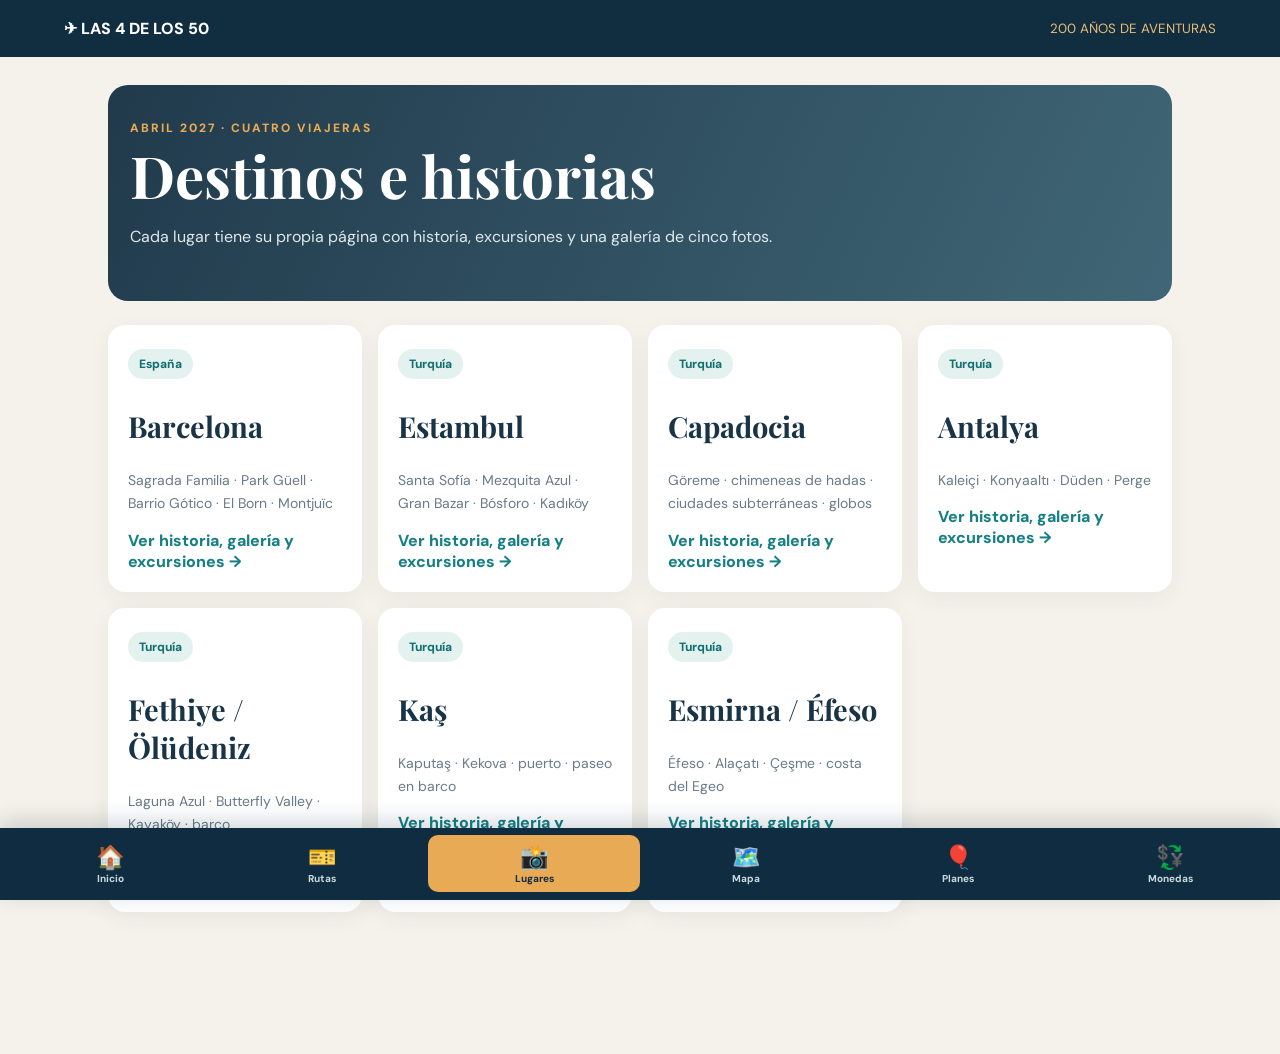
==== destinos.html @ ecc1717a "Crear página independiente destinos" ====
<!doctype html><html lang="es"><head><meta charset="utf-8"><meta name="viewport" content="width=device-width,initial-scale=1"><meta name="theme-color" content="#112d40"><title>Destinos e historias · Las 4 de los 50</title><link rel="stylesheet" href="style.css"></head><body><header class="top"><a href="index.html">✈ LAS 4 DE LOS 50</a><small>200 AÑOS DE AVENTURAS</small></header><main class="wrap"><div class="hero"><div class="eyebrow">Abril 2027 · Cuatro viajeras</div><h1>Destinos e historias</h1><p>Cada lugar tiene su propia página con historia, excursiones y una galería de cinco fotos.</p></div><div style="margin-top:24px"><div class="grid" id="places"></div></div></main><nav class="nav" aria-label="Navegación principal"><a class="" href="index.html"><span>🏠</span>Inicio</a><a class="" href="rutas.html"><span>🎫</span>Rutas</a><a class="active" href="destinos.html"><span>📸</span>Lugares</a><a class="" href="mapa.html"><span>🗺️</span>Mapa</a><a class="" href="excursiones.html"><span>🎈</span>Planes</a><a class="" href="monedas.html"><span>💱</span>Monedas</a></nav><script src="data.js"></script><script>document.getElementById('places').innerHTML=Object.entries(PLACES).map(([k,p])=>'<a href="lugar.html?destino='+k+'" class="card place-link"><span class="chip">'+p.country+'</span><h2>'+p.name+'</h2><p>'+p.things+'</p><span class="arrow">Ver historia, galería y excursiones →</span></a>').join('');</script></body></html>
---- style.css ----
@import url('https://fonts.googleapis.com/css2?family=DM+Sans:wght@400;500;600;700;800&family=Playfair+Display:wght@600;700&display=swap');:root{--navy:#112d40;--teal:#157f84;--gold:#e8aa55;--ink:#193347;--muted:#687b88;--paper:#f5f2eb}*{box-sizing:border-box}html{scroll-behavior:smooth}body{margin:0;background:var(--paper);font:16px 'DM Sans',sans-serif;color:var(--ink);padding-bottom:92px}h1,h2{font-family:'Playfair Display',serif}h1{font-size:clamp(34px,7vw,58px);line-height:1.1}h2{font-size:29px}p{line-height:1.65}a{color:inherit}button,input,select{font:inherit}button{cursor:pointer}.top{background:var(--navy);color:white;padding:18px 5%;display:flex;justify-content:space-between;align-items:center;gap:12px}.top a{text-decoration:none;font-weight:800}.top small{color:#e8bc77}.wrap{max-width:1100px;margin:auto;padding:28px 18px}.hero{background:linear-gradient(115deg,#112d40ee,#245165dd);color:white;padding:35px 22px;border-radius:20px}.hero h1{margin:8px 0}.hero p{color:#e0e9ed}.eyebrow{color:var(--gold);letter-spacing:2px;text-transform:uppercase;font-size:12px;font-weight:800}.grid{display:grid;grid-template-columns:repeat(auto-fit,minmax(245px,1fr));gap:16px;margin:22px 0}.card{background:white;border-radius:17px;padding:20px;box-shadow:0 7px 25px #1933470e}.card h3{margin:4px 0 8px}.card p{color:var(--muted);font-size:14px}.card .price{color:var(--teal);font-size:22px;font-weight:800}.chip{display:inline-block;background:#e3f2ef;color:#146f70;padding:7px 11px;border-radius:50px;font-size:12px;font-weight:800;margin:4px 4px 4px 0}.tabs{display:flex;overflow-x:auto;gap:8px;padding:6px 0 12px}.tab{border:1px solid #c7d0d0;background:white;border-radius:12px;padding:11px 14px;flex:0 0 auto}.tab.active{background:var(--navy);color:white}.stop{border-left:3px solid var(--gold);padding:4px 15px 15px;margin:12px 0}.stop b{color:var(--teal)}.nav{position:fixed;bottom:0;left:0;right:0;z-index:2000;background:#102c40;display:flex;justify-content:space-around;box-shadow:0 -6px 22px #0c253d30;padding:7px 4px calc(8px + env(safe-area-inset-bottom))}.nav a{color:#c7d9df;flex:1;text-align:center;text-decoration:none;font-size:10px;font-weight:800;padding:7px 1px;border-radius:10px}.nav a span{display:block;font-size:23px}.nav a.active{background:var(--gold);color:var(--navy)}.btn{display:inline-block;background:var(--gold);color:var(--navy);border:0;padding:12px 16px;border-radius:12px;text-decoration:none;font-weight:800}.field{display:grid;gap:6px;margin:10px 0}.field input,.field select{width:100%;border:1px solid #c8d4d6;border-radius:10px;padding:12px;background:white}.form-grid{display:grid;grid-template-columns:repeat(auto-fit,minmax(175px,1fr));gap:12px}.notice{background:#fff4d9;border-left:4px solid #d39b41;padding:15px;border-radius:10px;font-size:13px;color:#69553a;margin:20px 0}.gallery{display:grid;grid-template-columns:repeat(2,1fr);gap:10px}.gallery figure{margin:0;background:#e6e9e9;border-radius:12px;overflow:hidden}.gallery img{display:block;width:100%;height:180px;object-fit:cover}.gallery figcaption{padding:8px;font-size:11px;color:#566b77}.gallery figure:first-child{grid-column:span 2}.gallery figure:first-child img{height:260px}.gallery-placeholder{padding:30px;background:#e7eced;border-radius:12px}.destination-hero{background:white;border-radius:18px;padding:23px;margin-bottom:20px}.destination-hero h1{margin:8px 0}.place-link{display:block;text-decoration:none}.place-link .arrow{color:var(--teal);font-weight:800}.map{height:460px;border-radius:17px;z-index:0}.distance{display:flex;flex-wrap:wrap;gap:9px}.distance span{background:white;border-radius:10px;padding:9px;font-size:13px}.money{font-size:32px;color:var(--teal);font-weight:800}.muted{color:var(--muted)}@media(max-width:600px){.gallery img{height:135px}.gallery figure:first-child img{height:205px}.map{height:360px}}
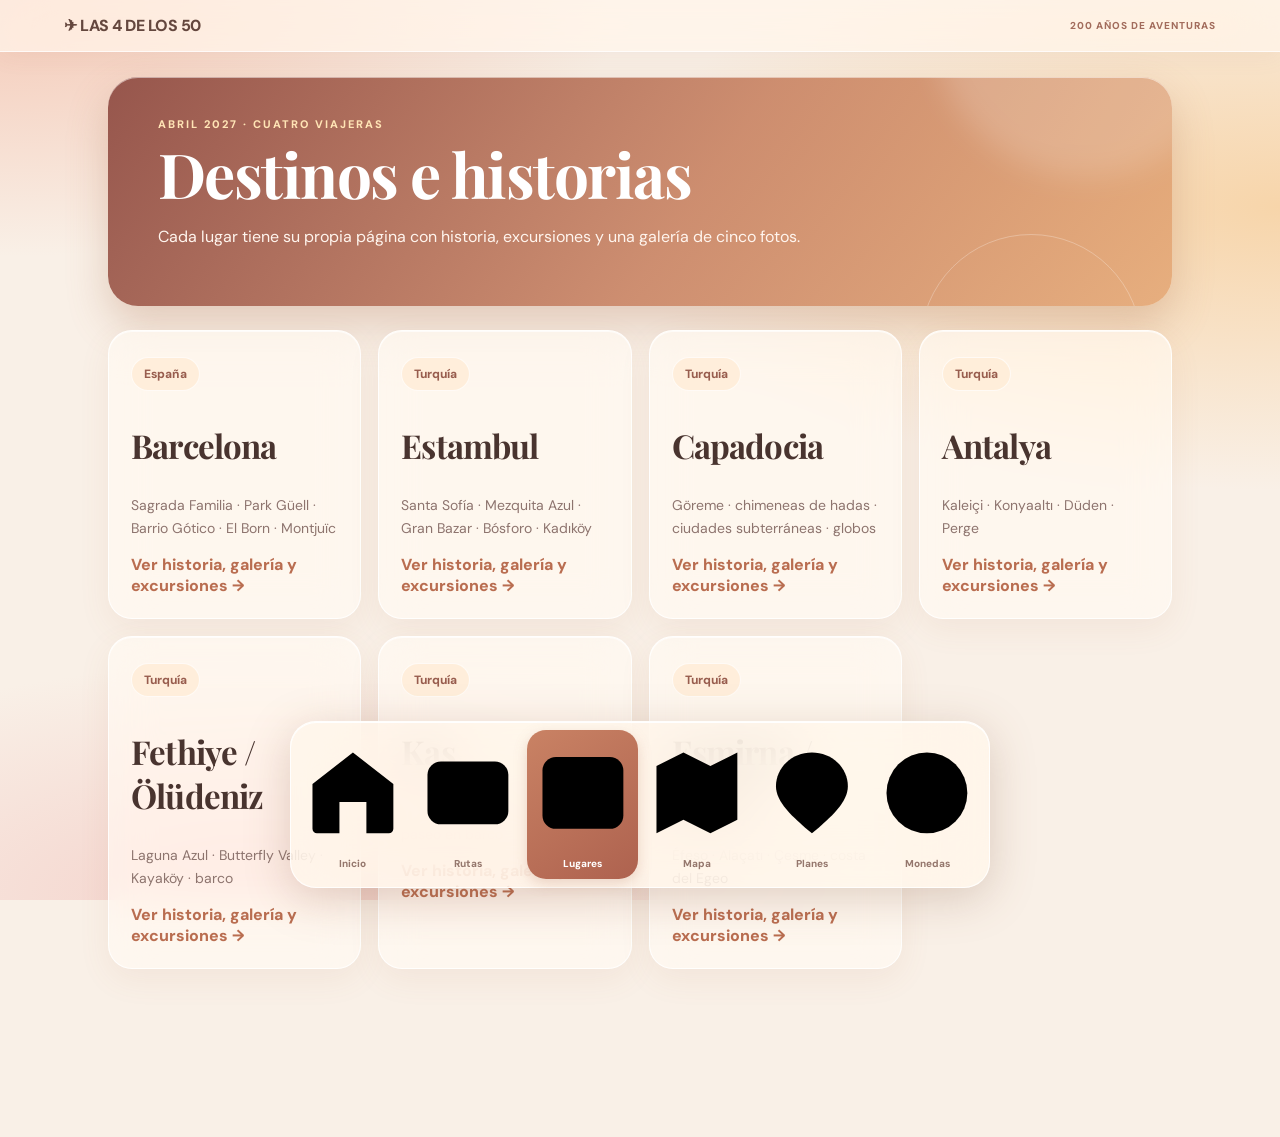
==== commit 61d0a854: "Cambiar emojis de navegación por iconos lineales monocromáticos" ====
--- a/destinos.html
+++ b/destinos.html
@@ -1 +1 @@
-<!doctype html><html lang="es"><head><meta charset="utf-8"><meta name="viewport" content="width=device-width,initial-scale=1"><meta name="theme-color" content="#112d40"><title>Destinos e historias · Las 4 de los 50</title><link rel="stylesheet" href="style.css"></head><body><header class="top"><a href="index.html">✈ LAS 4 DE LOS 50</a><small>200 AÑOS DE AVENTURAS</small></header><main class="wrap"><div class="hero"><div class="eyebrow">Abril 2027 · Cuatro viajeras</div><h1>Destinos e historias</h1><p>Cada lugar tiene su propia página con historia, excursiones y una galería de cinco fotos.</p></div><div style="margin-top:24px"><div class="grid" id="places"></div></div></main><nav class="nav" aria-label="Navegación principal"><a class="" href="index.html"><span>🏠</span>Inicio</a><a class="" href="rutas.html"><span>🎫</span>Rutas</a><a class="active" href="destinos.html"><span>📸</span>Lugares</a><a class="" href="mapa.html"><span>🗺️</span>Mapa</a><a class="" href="excursiones.html"><span>🎈</span>Planes</a><a class="" href="monedas.html"><span>💱</span>Monedas</a></nav><script src="data.js"></script><script>document.getElementById('places').innerHTML=Object.entries(PLACES).map(([k,p])=>'<a href="lugar.html?destino='+k+'" class="card place-link"><span class="chip">'+p.country+'</span><h2>'+p.name+'</h2><p>'+p.things+'</p><span class="arrow">Ver historia, galería y excursiones →</span></a>').join('');</script></body></html>+<!doctype html><html lang="es"><head><meta charset="utf-8"><meta name="viewport" content="width=device-width,initial-scale=1"><meta name="theme-color" content="#112d40"><title>Destinos e historias · Las 4 de los 50</title><link rel="stylesheet" href="style.css"></head><body><header class="top"><a href="index.html">✈ LAS 4 DE LOS 50</a><small>200 AÑOS DE AVENTURAS</small></header><main class="wrap"><div class="hero"><div class="eyebrow">Abril 2027 · Cuatro viajeras</div><h1>Destinos e historias</h1><p>Cada lugar tiene su propia página con historia, excursiones y una galería de cinco fotos.</p></div><div style="margin-top:24px"><div class="grid" id="places"></div></div></main><nav class="nav" aria-label="Navegación principal"><a data-nav="index" href="index.html"><span class="nav-icon" aria-hidden="true"><svg viewBox="0 0 24 24"><path d="m3 10 9-7 9 7v10a1 1 0 0 1-1 1h-5v-7H9v7H4a1 1 0 0 1-1-1z"/></svg></span>Inicio</a><a data-nav="rutas" href="rutas.html"><span class="nav-icon" aria-hidden="true"><svg viewBox="0 0 24 24"><rect x="3" y="5" width="18" height="14" rx="3"/><path d="M8 5v14M15 9h3M15 13h3"/></svg></span>Rutas</a><a class="active" data-nav="destinos" href="destinos.html"><span class="nav-icon" aria-hidden="true"><svg viewBox="0 0 24 24"><rect x="3" y="4" width="18" height="16" rx="3"/><circle cx="8.5" cy="9" r="1.5"/><path d="m4 17 5-5 4 4 3-3 4 4"/></svg></span>Lugares</a><a data-nav="mapa" href="mapa.html"><span class="nav-icon" aria-hidden="true"><svg viewBox="0 0 24 24"><path d="m3 6 6-3 6 3 6-3v15l-6 3-6-3-6 3zM9 3v15M15 6v15"/></svg></span>Mapa</a><a data-nav="excursiones" href="excursiones.html"><span class="nav-icon" aria-hidden="true"><svg viewBox="0 0 24 24"><path d="M12 3c-4.5 0-8 3.4-8 7.5 0 3.5 3.5 6.7 8 10.5 4.5-3.8 8-7 8-10.5C20 6.4 16.5 3 12 3z"/><circle cx="12" cy="10" r="2.5"/></svg></span>Planes</a><a data-nav="monedas" href="monedas.html"><span class="nav-icon" aria-hidden="true"><svg viewBox="0 0 24 24"><circle cx="12" cy="12" r="9"/><path d="M15.5 8.5c-.8-1-2-1.5-3.5-1.5-2 0-3.5 1-3.5 2.5 0 3.5 7 1 7 5 0 1.5-1.5 2.5-3.5 2.5-1.5 0-2.7-.5-3.5-1.5M12 5v14"/></svg></span>Monedas</a></nav><script src="data.js"></script><script>document.getElementById('places').innerHTML=Object.entries(PLACES).map(([k,p])=>'<a href="lugar.html?destino='+k+'" class="card place-link"><span class="chip">'+p.country+'</span><h2>'+p.name+'</h2><p>'+p.things+'</p><span class="arrow">Ver historia, galería y excursiones →</span></a>').join('');</script></body></html>
--- a/style.css
+++ b/style.css
@@ -1 +1,13 @@
-@import url('https://fonts.googleapis.com/css2?family=DM+Sans:wght@400;500;600;700;800&family=Playfair+Display:wght@600;700&display=swap');:root{--navy:#112d40;--teal:#157f84;--gold:#e8aa55;--ink:#193347;--muted:#687b88;--paper:#f5f2eb}*{box-sizing:border-box}html{scroll-behavior:smooth}body{margin:0;background:var(--paper);font:16px 'DM Sans',sans-serif;color:var(--ink);padding-bottom:92px}h1,h2{font-family:'Playfair Display',serif}h1{font-size:clamp(34px,7vw,58px);line-height:1.1}h2{font-size:29px}p{line-height:1.65}a{color:inherit}button,input,select{font:inherit}button{cursor:pointer}.top{background:var(--navy);color:white;padding:18px 5%;display:flex;justify-content:space-between;align-items:center;gap:12px}.top a{text-decoration:none;font-weight:800}.top small{color:#e8bc77}.wrap{max-width:1100px;margin:auto;padding:28px 18px}.hero{background:linear-gradient(115deg,#112d40ee,#245165dd);color:white;padding:35px 22px;border-radius:20px}.hero h1{margin:8px 0}.hero p{color:#e0e9ed}.eyebrow{color:var(--gold);letter-spacing:2px;text-transform:uppercase;font-size:12px;font-weight:800}.grid{display:grid;grid-template-columns:repeat(auto-fit,minmax(245px,1fr));gap:16px;margin:22px 0}.card{background:white;border-radius:17px;padding:20px;box-shadow:0 7px 25px #1933470e}.card h3{margin:4px 0 8px}.card p{color:var(--muted);font-size:14px}.card .price{color:var(--teal);font-size:22px;font-weight:800}.chip{display:inline-block;background:#e3f2ef;color:#146f70;padding:7px 11px;border-radius:50px;font-size:12px;font-weight:800;margin:4px 4px 4px 0}.tabs{display:flex;overflow-x:auto;gap:8px;padding:6px 0 12px}.tab{border:1px solid #c7d0d0;background:white;border-radius:12px;padding:11px 14px;flex:0 0 auto}.tab.active{background:var(--navy);color:white}.stop{border-left:3px solid var(--gold);padding:4px 15px 15px;margin:12px 0}.stop b{color:var(--teal)}.nav{position:fixed;bottom:0;left:0;right:0;z-index:2000;background:#102c40;display:flex;justify-content:space-around;box-shadow:0 -6px 22px #0c253d30;padding:7px 4px calc(8px + env(safe-area-inset-bottom))}.nav a{color:#c7d9df;flex:1;text-align:center;text-decoration:none;font-size:10px;font-weight:800;padding:7px 1px;border-radius:10px}.nav a span{display:block;font-size:23px}.nav a.active{background:var(--gold);color:var(--navy)}.btn{display:inline-block;background:var(--gold);color:var(--navy);border:0;padding:12px 16px;border-radius:12px;text-decoration:none;font-weight:800}.field{display:grid;gap:6px;margin:10px 0}.field input,.field select{width:100%;border:1px solid #c8d4d6;border-radius:10px;padding:12px;background:white}.form-grid{display:grid;grid-template-columns:repeat(auto-fit,minmax(175px,1fr));gap:12px}.notice{background:#fff4d9;border-left:4px solid #d39b41;padding:15px;border-radius:10px;font-size:13px;color:#69553a;margin:20px 0}.gallery{display:grid;grid-template-columns:repeat(2,1fr);gap:10px}.gallery figure{margin:0;background:#e6e9e9;border-radius:12px;overflow:hidden}.gallery img{display:block;width:100%;height:180px;object-fit:cover}.gallery figcaption{padding:8px;font-size:11px;color:#566b77}.gallery figure:first-child{grid-column:span 2}.gallery figure:first-child img{height:260px}.gallery-placeholder{padding:30px;background:#e7eced;border-radius:12px}.destination-hero{background:white;border-radius:18px;padding:23px;margin-bottom:20px}.destination-hero h1{margin:8px 0}.place-link{display:block;text-decoration:none}.place-link .arrow{color:var(--teal);font-weight:800}.map{height:460px;border-radius:17px;z-index:0}.distance{display:flex;flex-wrap:wrap;gap:9px}.distance span{background:white;border-radius:10px;padding:9px;font-size:13px}.money{font-size:32px;color:var(--teal);font-weight:800}.muted{color:var(--muted)}@media(max-width:600px){.gallery img{height:135px}.gallery figure:first-child img{height:205px}.map{height:360px}}+@import url('https://fonts.googleapis.com/css2?family=DM+Sans:wght@400;500;600;700;800&family=Playfair+Display:wght@600;700&display=swap');
+:root{--navy:#593e3a;--teal:#bd735d;--gold:#df9d6c;--ink:#49342f;--muted:#8d746e;--paper:#f9f0e7;--line:#e9d5c9;--glass:rgba(255,250,245,.66)}
+*{box-sizing:border-box}html{scroll-behavior:smooth}body{margin:0;min-height:100vh;background:radial-gradient(ellipse 65% 38% at 0% 0%,#f4c9b7 0%,transparent 75%),radial-gradient(ellipse 70% 42% at 100% 23%,#f7d5aa 0%,transparent 75%),radial-gradient(ellipse 60% 35% at 20% 100%,#f4d2cb 0%,transparent 75%),#f9f0e7;background-attachment:fixed;font:16px 'DM Sans',-apple-system,BlinkMacSystemFont,sans-serif;color:var(--ink);padding-bottom:120px;-webkit-font-smoothing:antialiased}
+h1,h2{font-family:'Playfair Display',Georgia,serif;letter-spacing:-.025em}h1{font-size:clamp(35px,7vw,62px);line-height:1.08}h2{font-size:clamp(26px,4vw,33px)}h3{letter-spacing:-.02em}p{line-height:1.65}a{color:inherit}button,input,select{font:inherit}button{cursor:pointer}button:focus-visible,a:focus-visible,input:focus-visible,select:focus-visible{outline:3px solid #b96d50;outline-offset:3px}
+.top{position:sticky;top:0;z-index:100;background:rgba(255,246,236,.74);-webkit-backdrop-filter:blur(28px) saturate(160%);backdrop-filter:blur(28px) saturate(160%);color:#64473e;padding:15px max(18px,5%);display:flex;justify-content:space-between;align-items:center;gap:12px;border-bottom:1px solid rgba(255,255,255,.72);box-shadow:0 6px 22px #9c6d4c10}.top a{text-decoration:none;font-weight:800;letter-spacing:-.03em}.top small{color:#a26c5c;font-weight:800;font-size:10px;letter-spacing:1px;text-align:right}
+.wrap{max-width:1100px;margin:auto;padding:25px 18px}.hero{position:relative;overflow:hidden;background:linear-gradient(125deg,rgba(143,76,67,.93),rgba(198,126,93,.86) 55%,rgba(228,166,115,.85));color:#fff;padding:40px clamp(22px,5vw,50px);border-radius:30px;box-shadow:0 18px 40px #ab70504d,inset 0 1px 0 #ffffff80}.hero:before{content:'';position:absolute;width:310px;height:310px;border-radius:50%;background:#ffffff2c;filter:blur(15px);top:-210px;right:-70px;pointer-events:none}.hero:after{content:'';position:absolute;width:220px;height:220px;border:1px solid #ffffff45;border-radius:50%;bottom:-150px;right:30px;pointer-events:none}.hero h1{margin:10px 0;position:relative}.hero p{color:#fff5ee;position:relative;max-width:740px}.eyebrow{color:#ffe4b5;letter-spacing:2px;text-transform:uppercase;font-size:11px;font-weight:800}
+.grid{display:grid;grid-template-columns:repeat(auto-fit,minmax(245px,1fr));gap:17px;margin:23px 0}.card,.destination-hero{background:var(--glass);-webkit-backdrop-filter:blur(22px) saturate(150%);backdrop-filter:blur(22px) saturate(150%);border:1px solid rgba(255,255,255,.83);border-radius:24px;padding:22px;box-shadow:0 10px 32px #a56f4b15,inset 0 1px 0 #ffffffa6;transition:transform .18s ease,box-shadow .18s ease}.card h3{margin:5px 0 9px}.card p{color:var(--muted);font-size:14px}.card .price{color:#b4654b;font-size:22px;font-weight:800}.card:active,.place-link:active{transform:scale(.985)}.chip{display:inline-block;background:rgba(255,237,216,.8);border:1px solid #ffffffb8;color:#985d4e;padding:8px 12px;border-radius:50px;font-size:12px;font-weight:800;margin:4px 4px 4px 0}
+.tabs{display:flex;overflow-x:auto;gap:10px;padding:7px 2px 15px;scroll-snap-type:x mandatory;scrollbar-width:none}.tabs::-webkit-scrollbar{display:none}.tab{border:1px solid #ffffffdb;background:rgba(255,250,245,.7);-webkit-backdrop-filter:blur(14px);backdrop-filter:blur(14px);color:#735249;border-radius:16px;padding:13px 16px;flex:0 0 auto;scroll-snap-align:start;font-weight:800;box-shadow:0 4px 13px #9f6e5212}.tab.active{background:#b86f57;color:white;border-color:#b86f57;box-shadow:0 5px 18px #b86f5740}.stop{border-left:3px solid #db9a70;padding:5px 15px 16px;margin:13px 0}.stop b{color:#a65f4c}
+.nav{position:fixed;bottom:max(12px,env(safe-area-inset-bottom));left:50%;transform:translateX(-50%);width:min(700px,calc(100% - 22px));z-index:2000;background:rgba(255,247,237,.76);-webkit-backdrop-filter:blur(28px) saturate(180%);backdrop-filter:blur(28px) saturate(180%);display:flex;justify-content:space-around;gap:3px;border:1px solid #ffffffdc;border-radius:26px;padding:8px 6px;box-shadow:0 10px 45px #85574040,inset 0 1px 0 #fff}.nav a{color:#95776d;flex:1;min-width:0;text-align:center;text-decoration:none;font-size:10px;font-weight:800;padding:9px 2px;border-radius:19px;transition:background .18s,color .18s}.nav a span{display:block;font-size:22px;line-height:1.2;margin-bottom:4px}.nav a.active{background:linear-gradient(145deg,#c98264,#ae624f);color:white;box-shadow:0 5px 14px #b16c5240}
+.btn{display:inline-block;background:linear-gradient(145deg,#cf8866,#b66c53);color:white;border:1px solid #ffffff65;padding:13px 19px;border-radius:15px;text-decoration:none;font-weight:800;box-shadow:0 5px 15px #a66a5040}
+.field{display:grid;gap:8px;margin:10px 0;font-weight:700;color:#80645b}.field input,.field select{width:100%;border:1px solid #e4c9b8;border-radius:15px;padding:14px;background:#fffaf5e8;color:#5a3f37;min-height:49px}.form-grid{display:grid;grid-template-columns:repeat(auto-fit,minmax(175px,1fr));gap:12px}.notice{background:rgba(255,241,215,.84);border:1px solid #f1d3a3;border-left:4px solid #d39b66;padding:17px;border-radius:17px;font-size:13px;color:#805d45;margin:20px 0}
+.gallery{display:grid;grid-template-columns:repeat(2,1fr);gap:12px}.gallery figure{margin:0;background:#fffaf4b5;border:1px solid #ffffffd6;border-radius:17px;overflow:hidden;box-shadow:0 8px 22px #9d6a4c16}.gallery img{display:block;width:100%;height:180px;object-fit:cover}.gallery figcaption{padding:10px;font-size:11px;color:#866b60}.gallery figure:first-child{grid-column:span 2}.gallery figure:first-child img{height:260px}.gallery-placeholder{padding:30px;background:#fff6ed;border-radius:15px}.destination-hero{margin-bottom:22px}.destination-hero h1{margin:8px 0}.place-link{display:block;text-decoration:none}.place-link .arrow{color:#b96d50;font-weight:800}.map{height:460px;border-radius:23px;z-index:0;box-shadow:0 10px 30px #a56f4b24;border:2px solid #fff}.distance{display:flex;flex-wrap:wrap;gap:9px}.distance span{background:rgba(255,250,245,.8);border:1px solid #fff;border-radius:13px;padding:11px;font-size:13px}.money{font-size:32px;color:#b4654b;font-weight:800}.muted{color:var(--muted)}
+@media(hover:hover){.card:hover{transform:translateY(-3px);box-shadow:0 16px 36px #a56f4b23}.nav a:hover{background:#e8c6b4}}@media(max-width:600px){.wrap{padding:17px 13px}.hero{border-radius:24px;padding:30px 23px}.gallery img{height:135px}.gallery figure:first-child img{height:205px}.map{height:360px}.nav{width:calc(100% - 14px);bottom:max(7px,env(safe-area-inset-bottom));padding:7px 3px;border-radius:23px}.nav a{font-size:9px;padding:8px 0}.nav a span{font-size:20px}.top small{font-size:9px}}@media(prefers-reduced-motion:reduce){*,*:before,*:after{scroll-behavior:auto!important;transition:none!important}}
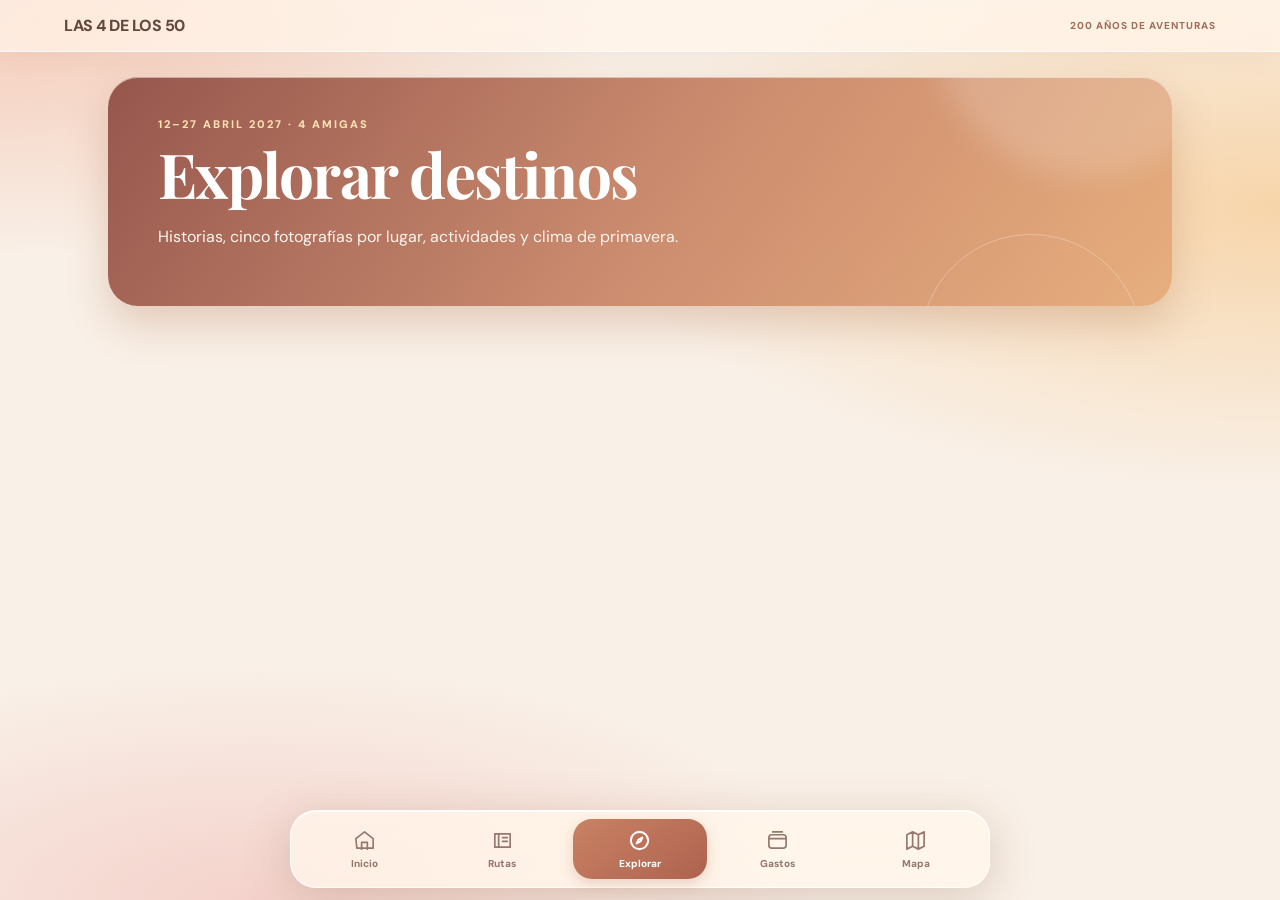
==== commit 018922ac: "Rediseñar experiencia de viaje con navegación integrada y planificación" ====
--- a/destinos.html
+++ b/destinos.html
@@ -1 +1 @@
-<!doctype html><html lang="es"><head><meta charset="utf-8"><meta name="viewport" content="width=device-width,initial-scale=1"><meta name="theme-color" content="#112d40"><title>Destinos e historias · Las 4 de los 50</title><link rel="stylesheet" href="style.css"></head><body><header class="top"><a href="index.html">✈ LAS 4 DE LOS 50</a><small>200 AÑOS DE AVENTURAS</small></header><main class="wrap"><div class="hero"><div class="eyebrow">Abril 2027 · Cuatro viajeras</div><h1>Destinos e historias</h1><p>Cada lugar tiene su propia página con historia, excursiones y una galería de cinco fotos.</p></div><div style="margin-top:24px"><div class="grid" id="places"></div></div></main><nav class="nav" aria-label="Navegación principal"><a data-nav="index" href="index.html"><span class="nav-icon" aria-hidden="true"><svg viewBox="0 0 24 24"><path d="m3 10 9-7 9 7v10a1 1 0 0 1-1 1h-5v-7H9v7H4a1 1 0 0 1-1-1z"/></svg></span>Inicio</a><a data-nav="rutas" href="rutas.html"><span class="nav-icon" aria-hidden="true"><svg viewBox="0 0 24 24"><rect x="3" y="5" width="18" height="14" rx="3"/><path d="M8 5v14M15 9h3M15 13h3"/></svg></span>Rutas</a><a class="active" data-nav="destinos" href="destinos.html"><span class="nav-icon" aria-hidden="true"><svg viewBox="0 0 24 24"><rect x="3" y="4" width="18" height="16" rx="3"/><circle cx="8.5" cy="9" r="1.5"/><path d="m4 17 5-5 4 4 3-3 4 4"/></svg></span>Lugares</a><a data-nav="mapa" href="mapa.html"><span class="nav-icon" aria-hidden="true"><svg viewBox="0 0 24 24"><path d="m3 6 6-3 6 3 6-3v15l-6 3-6-3-6 3zM9 3v15M15 6v15"/></svg></span>Mapa</a><a data-nav="excursiones" href="excursiones.html"><span class="nav-icon" aria-hidden="true"><svg viewBox="0 0 24 24"><path d="M12 3c-4.5 0-8 3.4-8 7.5 0 3.5 3.5 6.7 8 10.5 4.5-3.8 8-7 8-10.5C20 6.4 16.5 3 12 3z"/><circle cx="12" cy="10" r="2.5"/></svg></span>Planes</a><a data-nav="monedas" href="monedas.html"><span class="nav-icon" aria-hidden="true"><svg viewBox="0 0 24 24"><circle cx="12" cy="12" r="9"/><path d="M15.5 8.5c-.8-1-2-1.5-3.5-1.5-2 0-3.5 1-3.5 2.5 0 3.5 7 1 7 5 0 1.5-1.5 2.5-3.5 2.5-1.5 0-2.7-.5-3.5-1.5M12 5v14"/></svg></span>Monedas</a></nav><script src="data.js"></script><script>document.getElementById('places').innerHTML=Object.entries(PLACES).map(([k,p])=>'<a href="lugar.html?destino='+k+'" class="card place-link"><span class="chip">'+p.country+'</span><h2>'+p.name+'</h2><p>'+p.things+'</p><span class="arrow">Ver historia, galería y excursiones →</span></a>').join('');</script></body></html>+<!doctype html><html lang="es"><head><meta charset="utf-8"><meta name="viewport" content="width=device-width,initial-scale=1"><meta name="theme-color" content="#f9f0e7"><title>Explorar destinos · Las 4 de los 50</title><link rel="stylesheet" href="style.css"></head><body><header class="top"><a href="index.html">LAS 4 DE LOS 50</a><small>200 AÑOS DE AVENTURAS</small></header><main class="wrap"><div class="hero"><div class="eyebrow">12–27 abril 2027 · 4 amigas</div><h1>Explorar destinos</h1><p>Historias, cinco fotografías por lugar, actividades y clima de primavera.</p></div><div class="content"><div class="grid" id="places"></div></div></main><nav class="nav" aria-label="Navegación principal"><a href="index.html" ><span class="nav-icon"><svg viewBox="0 0 24 24" aria-hidden="true"><path d="m3 10 9-7 9 7v10H4zM9 21v-7h6v7"/></svg></span>Inicio</a><a href="rutas.html" ><span class="nav-icon"><svg viewBox="0 0 24 24" aria-hidden="true"><path d="M4 5h16v14H4zM8 5v14M12 9h5M12 13h5"/></svg></span>Rutas</a><a href="destinos.html" class="active" aria-current="page"><span class="nav-icon"><svg viewBox="0 0 24 24" aria-hidden="true"><circle cx="12" cy="12" r="9"/><path d="m15 9-2 4-4 2 2-4z"/></svg></span>Explorar</a><a href="presupuesto.html" ><span class="nav-icon"><svg viewBox="0 0 24 24" aria-hidden="true"><rect x="3" y="6" width="18" height="14" rx="3"/><path d="M3 10h18M7 3h10"/></svg></span>Gastos</a><a href="mapa.html" ><span class="nav-icon"><svg viewBox="0 0 24 24" aria-hidden="true"><path d="m3 6 6-3 6 3 6-3v15l-6 3-6-3-6 3zM9 3v15M15 6v15"/></svg></span>Mapa</a></nav><script src="data.js"></script><script src="app.js"></script><script>initPage('destinos')</script></body></html>
--- a/style.css
+++ b/style.css
@@ -10,4 +10,10 @@
 .btn{display:inline-block;background:linear-gradient(145deg,#cf8866,#b66c53);color:white;border:1px solid #ffffff65;padding:13px 19px;border-radius:15px;text-decoration:none;font-weight:800;box-shadow:0 5px 15px #a66a5040}
 .field{display:grid;gap:8px;margin:10px 0;font-weight:700;color:#80645b}.field input,.field select{width:100%;border:1px solid #e4c9b8;border-radius:15px;padding:14px;background:#fffaf5e8;color:#5a3f37;min-height:49px}.form-grid{display:grid;grid-template-columns:repeat(auto-fit,minmax(175px,1fr));gap:12px}.notice{background:rgba(255,241,215,.84);border:1px solid #f1d3a3;border-left:4px solid #d39b66;padding:17px;border-radius:17px;font-size:13px;color:#805d45;margin:20px 0}
 .gallery{display:grid;grid-template-columns:repeat(2,1fr);gap:12px}.gallery figure{margin:0;background:#fffaf4b5;border:1px solid #ffffffd6;border-radius:17px;overflow:hidden;box-shadow:0 8px 22px #9d6a4c16}.gallery img{display:block;width:100%;height:180px;object-fit:cover}.gallery figcaption{padding:10px;font-size:11px;color:#866b60}.gallery figure:first-child{grid-column:span 2}.gallery figure:first-child img{height:260px}.gallery-placeholder{padding:30px;background:#fff6ed;border-radius:15px}.destination-hero{margin-bottom:22px}.destination-hero h1{margin:8px 0}.place-link{display:block;text-decoration:none}.place-link .arrow{color:#b96d50;font-weight:800}.map{height:460px;border-radius:23px;z-index:0;box-shadow:0 10px 30px #a56f4b24;border:2px solid #fff}.distance{display:flex;flex-wrap:wrap;gap:9px}.distance span{background:rgba(255,250,245,.8);border:1px solid #fff;border-radius:13px;padding:11px;font-size:13px}.money{font-size:32px;color:#b4654b;font-weight:800}.muted{color:var(--muted)}
-@media(hover:hover){.card:hover{transform:translateY(-3px);box-shadow:0 16px 36px #a56f4b23}.nav a:hover{background:#e8c6b4}}@media(max-width:600px){.wrap{padding:17px 13px}.hero{border-radius:24px;padding:30px 23px}.gallery img{height:135px}.gallery figure:first-child img{height:205px}.map{height:360px}.nav{width:calc(100% - 14px);bottom:max(7px,env(safe-area-inset-bottom));padding:7px 3px;border-radius:23px}.nav a{font-size:9px;padding:8px 0}.nav a span{font-size:20px}.top small{font-size:9px}}@media(prefers-reduced-motion:reduce){*,*:before,*:after{scroll-behavior:auto!important;transition:none!important}}+@media(hover:hover){.card:hover{transform:translateY(-3px);box-shadow:0 16px 36px #a56f4b23}.nav a:hover{background:#e8c6b4}}@media(max-width:600px){.wrap{padding:17px 13px}.hero{border-radius:24px;padding:30px 23px}.gallery img{height:135px}.gallery figure:first-child img{height:205px}.map{height:360px}.nav{width:calc(100% - 14px);bottom:max(7px,env(safe-area-inset-bottom));padding:7px 3px;border-radius:23px}.nav a{font-size:9px;padding:8px 0}.nav a span{font-size:20px}.top small{font-size:9px}}@media(prefers-reduced-motion:reduce){*,*:before,*:after{scroll-behavior:auto!important;transition:none!important}}
+/* Monochrome iOS-inspired bottom navigation icons */
+.nav .nav-icon{display:flex;align-items:center;justify-content:center;height:25px;margin:0 auto 4px}
+.nav .nav-icon svg{width:23px;height:23px;fill:none;stroke:currentColor;stroke-width:1.75;stroke-linecap:round;stroke-linejoin:round;transition:transform .18s ease}
+.nav a.active .nav-icon svg{stroke-width:2.1}
+.nav a:active .nav-icon svg{transform:scale(.92)}
+@media(max-width:600px){.nav .nav-icon svg{width:21px;height:21px}}
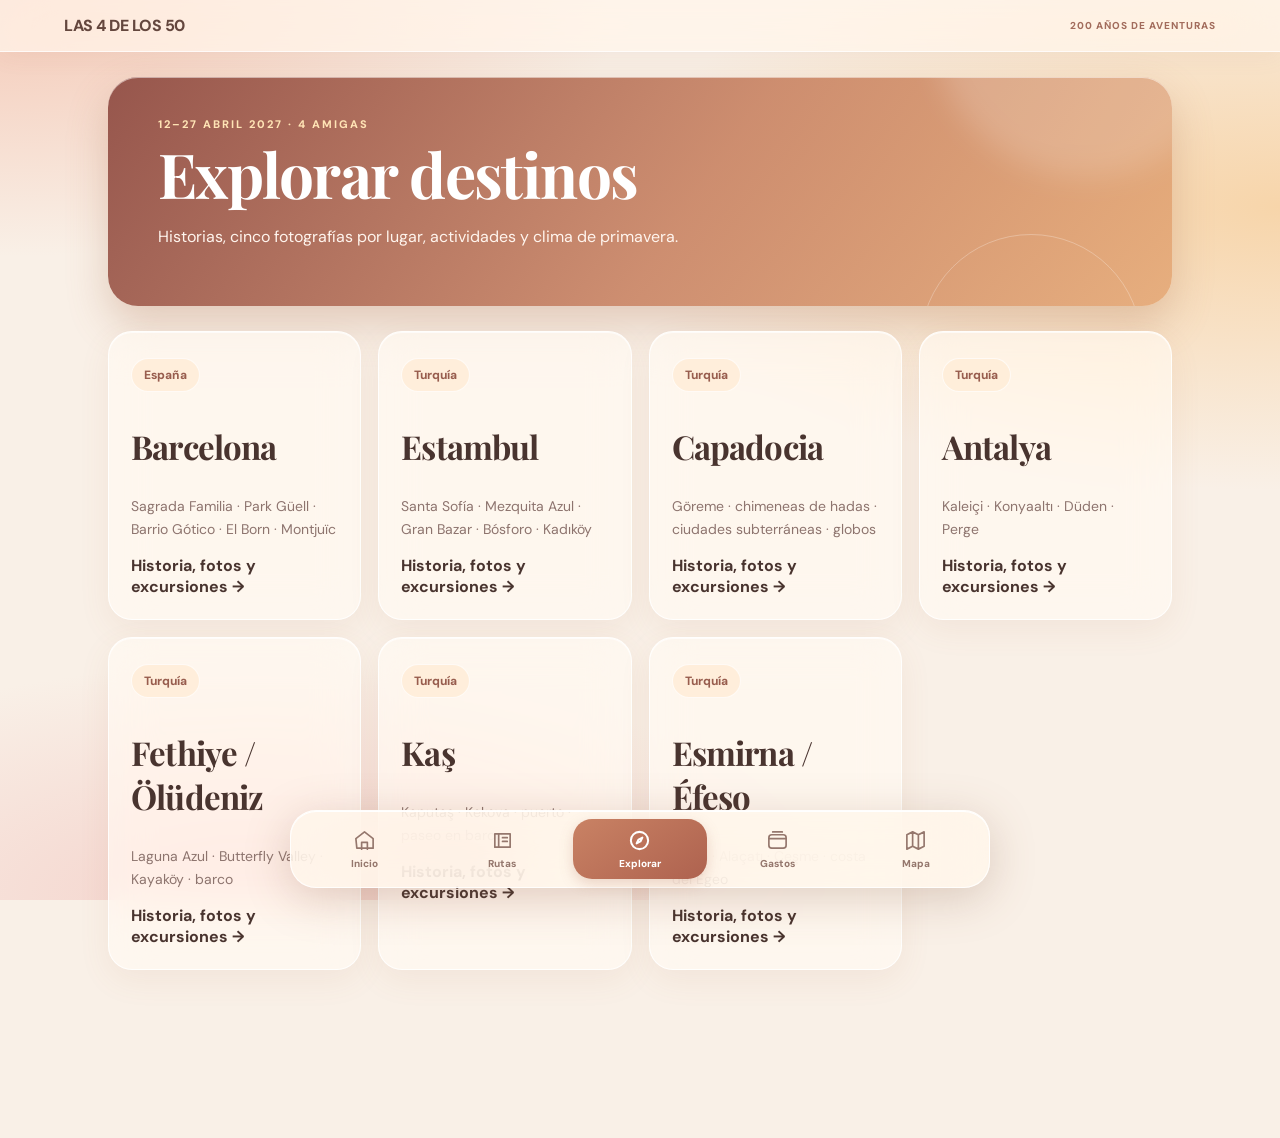
==== commit 65bc9ee8: "Forzar actualización de datos y rutas Estambul a Barcelona sin caché" ====
--- a/destinos.html
+++ b/destinos.html
@@ -1 +1 @@
-<!doctype html><html lang="es"><head><meta charset="utf-8"><meta name="viewport" content="width=device-width,initial-scale=1"><meta name="theme-color" content="#f9f0e7"><title>Explorar destinos · Las 4 de los 50</title><link rel="stylesheet" href="style.css"></head><body><header class="top"><a href="index.html">LAS 4 DE LOS 50</a><small>200 AÑOS DE AVENTURAS</small></header><main class="wrap"><div class="hero"><div class="eyebrow">12–27 abril 2027 · 4 amigas</div><h1>Explorar destinos</h1><p>Historias, cinco fotografías por lugar, actividades y clima de primavera.</p></div><div class="content"><div class="grid" id="places"></div></div></main><nav class="nav" aria-label="Navegación principal"><a href="index.html" ><span class="nav-icon"><svg viewBox="0 0 24 24" aria-hidden="true"><path d="m3 10 9-7 9 7v10H4zM9 21v-7h6v7"/></svg></span>Inicio</a><a href="rutas.html" ><span class="nav-icon"><svg viewBox="0 0 24 24" aria-hidden="true"><path d="M4 5h16v14H4zM8 5v14M12 9h5M12 13h5"/></svg></span>Rutas</a><a href="destinos.html" class="active" aria-current="page"><span class="nav-icon"><svg viewBox="0 0 24 24" aria-hidden="true"><circle cx="12" cy="12" r="9"/><path d="m15 9-2 4-4 2 2-4z"/></svg></span>Explorar</a><a href="presupuesto.html" ><span class="nav-icon"><svg viewBox="0 0 24 24" aria-hidden="true"><rect x="3" y="6" width="18" height="14" rx="3"/><path d="M3 10h18M7 3h10"/></svg></span>Gastos</a><a href="mapa.html" ><span class="nav-icon"><svg viewBox="0 0 24 24" aria-hidden="true"><path d="m3 6 6-3 6 3 6-3v15l-6 3-6-3-6 3zM9 3v15M15 6v15"/></svg></span>Mapa</a></nav><script src="data.js"></script><script src="app.js"></script><script>initPage('destinos')</script></body></html>+<!doctype html><html lang="es"><head><meta charset="utf-8"><meta name="viewport" content="width=device-width,initial-scale=1"><meta name="theme-color" content="#f9f0e7"><title>Explorar destinos · Las 4 de los 50</title><link rel="stylesheet" href="style.css"></head><body><header class="top"><a href="index.html">LAS 4 DE LOS 50</a><small>200 AÑOS DE AVENTURAS</small></header><main class="wrap"><div class="hero"><div class="eyebrow">12–27 abril 2027 · 4 amigas</div><h1>Explorar destinos</h1><p>Historias, cinco fotografías por lugar, actividades y clima de primavera.</p></div><div class="content"><div class="grid" id="places"></div></div></main><nav class="nav" aria-label="Navegación principal"><a href="index.html" ><span class="nav-icon"><svg viewBox="0 0 24 24" aria-hidden="true"><path d="m3 10 9-7 9 7v10H4zM9 21v-7h6v7"/></svg></span>Inicio</a><a href="rutas.html" ><span class="nav-icon"><svg viewBox="0 0 24 24" aria-hidden="true"><path d="M4 5h16v14H4zM8 5v14M12 9h5M12 13h5"/></svg></span>Rutas</a><a href="destinos.html" class="active" aria-current="page"><span class="nav-icon"><svg viewBox="0 0 24 24" aria-hidden="true"><circle cx="12" cy="12" r="9"/><path d="m15 9-2 4-4 2 2-4z"/></svg></span>Explorar</a><a href="presupuesto.html" ><span class="nav-icon"><svg viewBox="0 0 24 24" aria-hidden="true"><rect x="3" y="6" width="18" height="14" rx="3"/><path d="M3 10h18M7 3h10"/></svg></span>Gastos</a><a href="mapa.html" ><span class="nav-icon"><svg viewBox="0 0 24 24" aria-hidden="true"><path d="m3 6 6-3 6 3 6-3v15l-6 3-6-3-6 3zM9 3v15M15 6v15"/></svg></span>Mapa</a></nav><script src="data.js?v=20261102-ist-bcn-2"></script><script src="app.js?v=20261102-ist-bcn-2"></script><script>initPage('destinos')</script></body></html>
--- a/style.css
+++ b/style.css
@@ -17,3 +17,4 @@
 .nav a.active .nav-icon svg{stroke-width:2.1}
 .nav a:active .nav-icon svg{transform:scale(.92)}
 @media(max-width:600px){.nav .nav-icon svg{width:21px;height:21px}}
+.content{margin-top:25px}.flightline{display:flex;justify-content:space-between;align-items:center;font-size:clamp(28px,7vw,54px);margin:14px 0}.flightline span{color:#c98264}.ticket2{background:#fff9f0c9;border:2px dashed #d8af74}.ticket2 .eyebrow{color:#a56a51}.grid-mini{display:grid;grid-template-columns:repeat(auto-fit,minmax(145px,1fr));gap:12px;margin:17px 0}.grid-mini>span{font-size:12px;font-weight:800}.big-number{font-size:28px;font-weight:800;color:#b4654b}.task{display:flex;align-items:center;gap:12px;padding:13px 4px;border-bottom:1px solid #ead7cb}.task input,.checkcard input{width:20px;height:20px;accent-color:#b66c53;flex:0 0 auto}.compare{display:grid;grid-template-columns:1fr 1fr;gap:12px;margin-top:12px}.compare-cell{background:#fff9f1;border-radius:15px;padding:14px}.compare-cell p{font-size:13px}.checkcard{display:flex;gap:13px;align-items:start;cursor:pointer}.checkcard span{display:grid;gap:7px}.checkcard small{display:block}.checkcard strong{color:#b4654b}.total-card{position:relative;margin:25px 0;background:#fff7eb}.total-card .money{margin:5px 0 15px}.gallery{margin:15px 0 25px}.notice{line-height:1.6}@media(max-width:560px){.compare{grid-template-columns:1fr 1fr}.compare-cell{padding:10px}.compare-cell p{font-size:12px}.grid-mini{grid-template-columns:1fr 1fr}}
